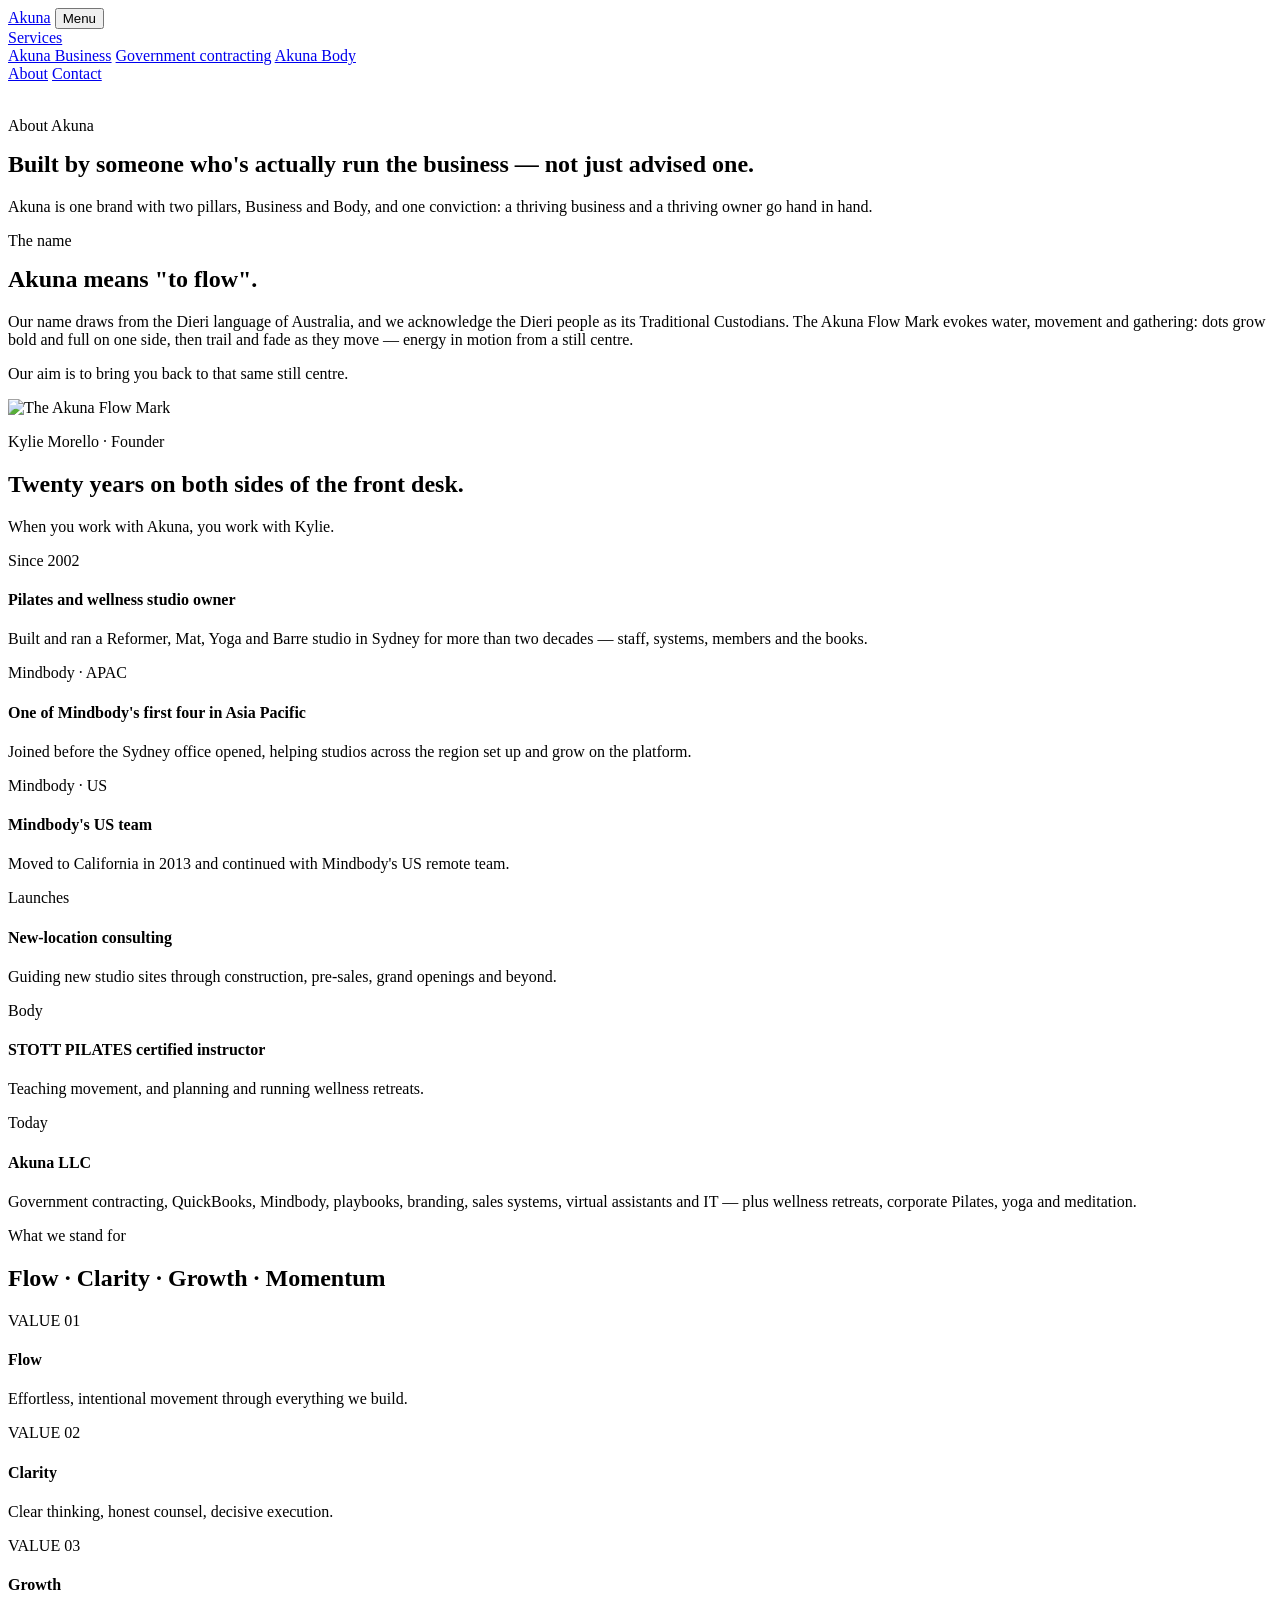
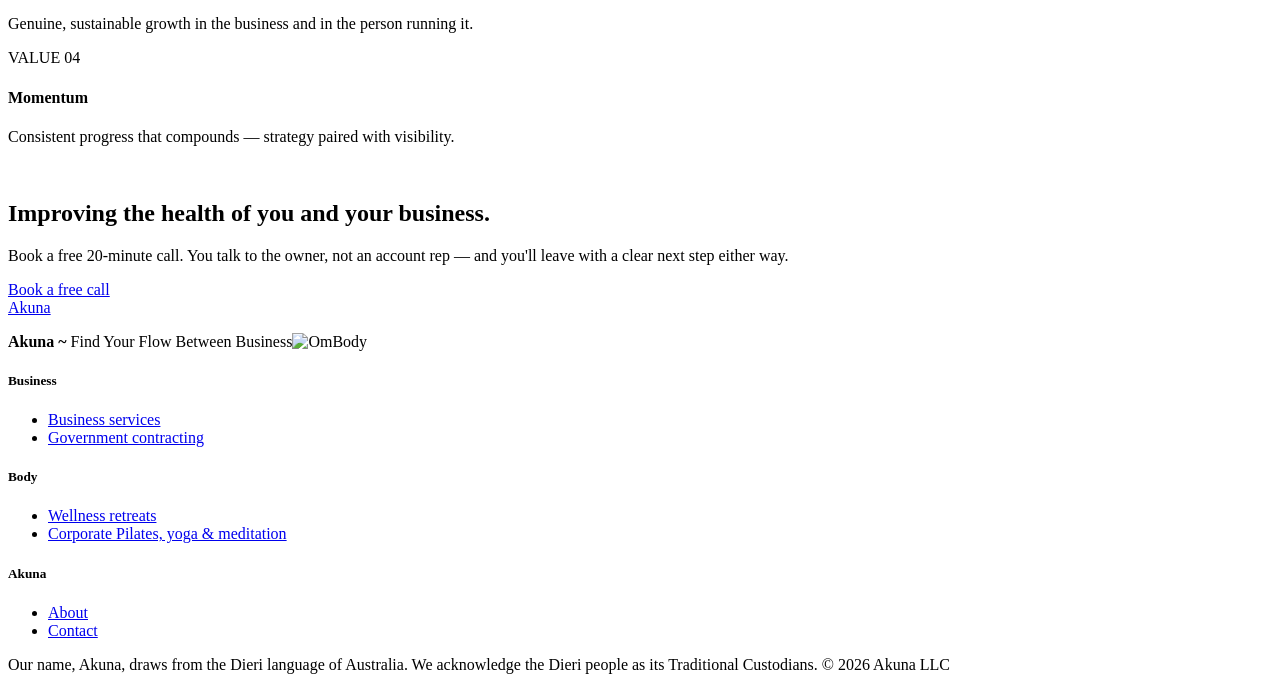
==== about.html @ 6a5f629a "Replace site with new Akuna draft (pages)" ====
<!DOCTYPE html>
<html lang="en">
<head>
<meta charset="utf-8">
<meta name="viewport" content="width=device-width, initial-scale=1">
<title>About Akuna · Kylie Morello</title>
<meta name="description" content="Akuna LLC is led by Kylie Morello: two decades running a Pilates and wellness studio, years on Mindbody's Asia Pacific and US teams, and a STOTT PILATES certified instructor.">
<link rel="icon" type="image/png" href="img/favicon.png">
<link rel="preconnect" href="https://fonts.googleapis.com">
<link rel="preconnect" href="https://fonts.gstatic.com" crossorigin>
<link href="https://fonts.googleapis.com/css2?family=DM+Sans:wght@300;400;500&family=Jost:wght@200;300&display=swap" rel="stylesheet">
<link rel="stylesheet" href="css/akuna.css">
</head>
<body class="">
<header class="site-head">
  <div class="wrap">
    <a class="brand" href="index.html" aria-label="Akuna home"><span>Akuna</span><img src="img/flowmark.png" alt=""></a>
    <button class="menu-btn" aria-expanded="false" aria-controls="nav">Menu</button>
    <nav class="nav" id="nav" aria-label="Main">
      <div class="dd">
        <a href="business.html" class="dd-top">Services</a>
        <div class="dd-menu">
          <a href="business.html">Akuna Business</a>
          <a href="contracting.html">Government contracting</a>
          <a href="body.html">Akuna Body</a>
        </div>
      </div>
      <a href="about.html" aria-current="page">About</a>
      <a href="contact.html">Contact</a>
    </nav>
  </div>
</header>
<main>

<section class="page-hero"><img class="ghost-mark" src="img/flowmark.png" alt="">
  <div class="wrap"><p class="label">About Akuna</p>
  <h1 style="margin-top:16px">Built by someone who's actually run the business — not just advised one.</h1>
  <p class="lede">Akuna is one brand with two pillars, Business and Body, and one conviction: a thriving business and a thriving owner go hand in hand.</p></div>
</section>

<section>
  <div class="wrap split">
    <div>
      <p class="label">The name</p>
      <h2 style="margin-top:14px">Akuna means "to flow".</h2>
      <p style="margin-top:20px">Our name draws from the Dieri language of Australia, and we acknowledge the Dieri people as its Traditional Custodians. The Akuna Flow Mark evokes water, movement and gathering: dots grow bold and full on one side, then trail and fade as they move — energy in motion from a still centre.</p>
      <p>Our aim is to bring you back to that same still centre.</p>
    </div>
    <div><img src="img/flowmark.png" alt="The Akuna Flow Mark" style="width:100%;max-width:520px;margin:0 auto"></div>
  </div>
</section>

<section class="tint">
  <div class="wrap">
    <div class="sec-head"><p class="label">Kylie Morello · Founder</p><h2>Twenty years on both sides of the front desk.</h2>
      <p>When you work with Akuna, you work with Kylie.</p></div>
    <div class="timeline">
      <div class="tl"><span class="k">Since 2002</span><div><h4>Pilates and wellness studio owner</h4><p>Built and ran a Reformer, Mat, Yoga and Barre studio in Sydney for more than two decades — staff, systems, members and the books.</p></div></div>
      <div class="tl"><span class="k">Mindbody · APAC</span><div><h4>One of Mindbody's first four in Asia Pacific</h4><p>Joined before the Sydney office opened, helping studios across the region set up and grow on the platform.</p></div></div>
      <div class="tl"><span class="k">Mindbody · US</span><div><h4>Mindbody's US team</h4><p>Moved to California in 2013 and continued with Mindbody's US remote team.</p></div></div>
      <div class="tl"><span class="k">Launches</span><div><h4>New-location consulting</h4><p>Guiding new studio sites through construction, pre-sales, grand openings and beyond.</p></div></div>
      <div class="tl"><span class="k">Body</span><div><h4>STOTT PILATES certified instructor</h4><p>Teaching movement, and planning and running wellness retreats.</p></div></div>
      <div class="tl"><span class="k">Today</span><div><h4>Akuna LLC</h4><p>Government contracting, QuickBooks, Mindbody, playbooks, branding, sales systems, virtual assistants and IT — plus wellness retreats, corporate Pilates, yoga and meditation.</p></div></div>
    </div>
  </div>
</section>

<section>
  <div class="wrap">
    <div class="sec-head"><p class="label">What we stand for</p><h2>Flow · Clarity · Growth · Momentum</h2></div>
    <div class="values">
      <div class="value"><span class="n">VALUE 01</span><h4>Flow</h4><p>Effortless, intentional movement through everything we build.</p></div>
      <div class="value"><span class="n">VALUE 02</span><h4>Clarity</h4><p>Clear thinking, honest counsel, decisive execution.</p></div>
      <div class="value"><span class="n">VALUE 03</span><h4>Growth</h4><p>Genuine, sustainable growth in the business and in the person running it.</p></div>
      <div class="value"><span class="n">VALUE 04</span><h4>Momentum</h4><p>Consistent progress that compounds — strategy paired with visibility.</p></div>
    </div>
  </div>
</section>
<section class="cta-band"><img class="cm" src="img/flowmark-white.png" alt="">
  <div class="wrap"><h2>Improving the health of you and your business.</h2><p>Book a free 20-minute call. You talk to the owner, not an account rep — and you'll leave with a clear next step either way.</p>
  <div class="btn-row"><a class="btn light" href="contact.html">Book a free call</a></div>
</div></section>
</main>
<footer class="site-foot">
  <div class="wrap">
    <div class="foot-grid">
      <div>
        <a class="brand" href="index.html"><span>Akuna</span><img src="img/flowmark.png" alt=""></a>
        <p class="foot-tag"><b>Akuna ~</b> Find Your Flow Between Business<img class="om" src="img/om.png" alt=" Om ">Body</p>
      </div>
      <div><h5>Business</h5><ul>
        <li><a href="business.html">Business services</a></li>
        <li><a href="contracting.html">Government contracting</a></li></ul></div>
      <div><h5>Body</h5><ul>
        <li><a href="body.html#retreats">Wellness retreats</a></li>
        <li><a href="body.html#classes">Corporate Pilates, yoga &amp; meditation</a></li></ul></div>
      <div><h5>Akuna</h5><ul>
        <li><a href="about.html">About</a></li>
        <li><a href="contact.html">Contact</a></li></ul></div>
    </div>
    <div class="ack">
      <span>Our name, Akuna, draws from the Dieri language of Australia. We acknowledge the Dieri people as its Traditional Custodians.</span>
      <span>© 2026 Akuna LLC</span>
    </div>
  </div>
</footer>
<script>
(function(){var b=document.querySelector('.menu-btn'),n=document.getElementById('nav');
if(b)b.addEventListener('click',function(){var o=n.classList.toggle('open');b.setAttribute('aria-expanded',o)});})();
</script>
</body>
</html>
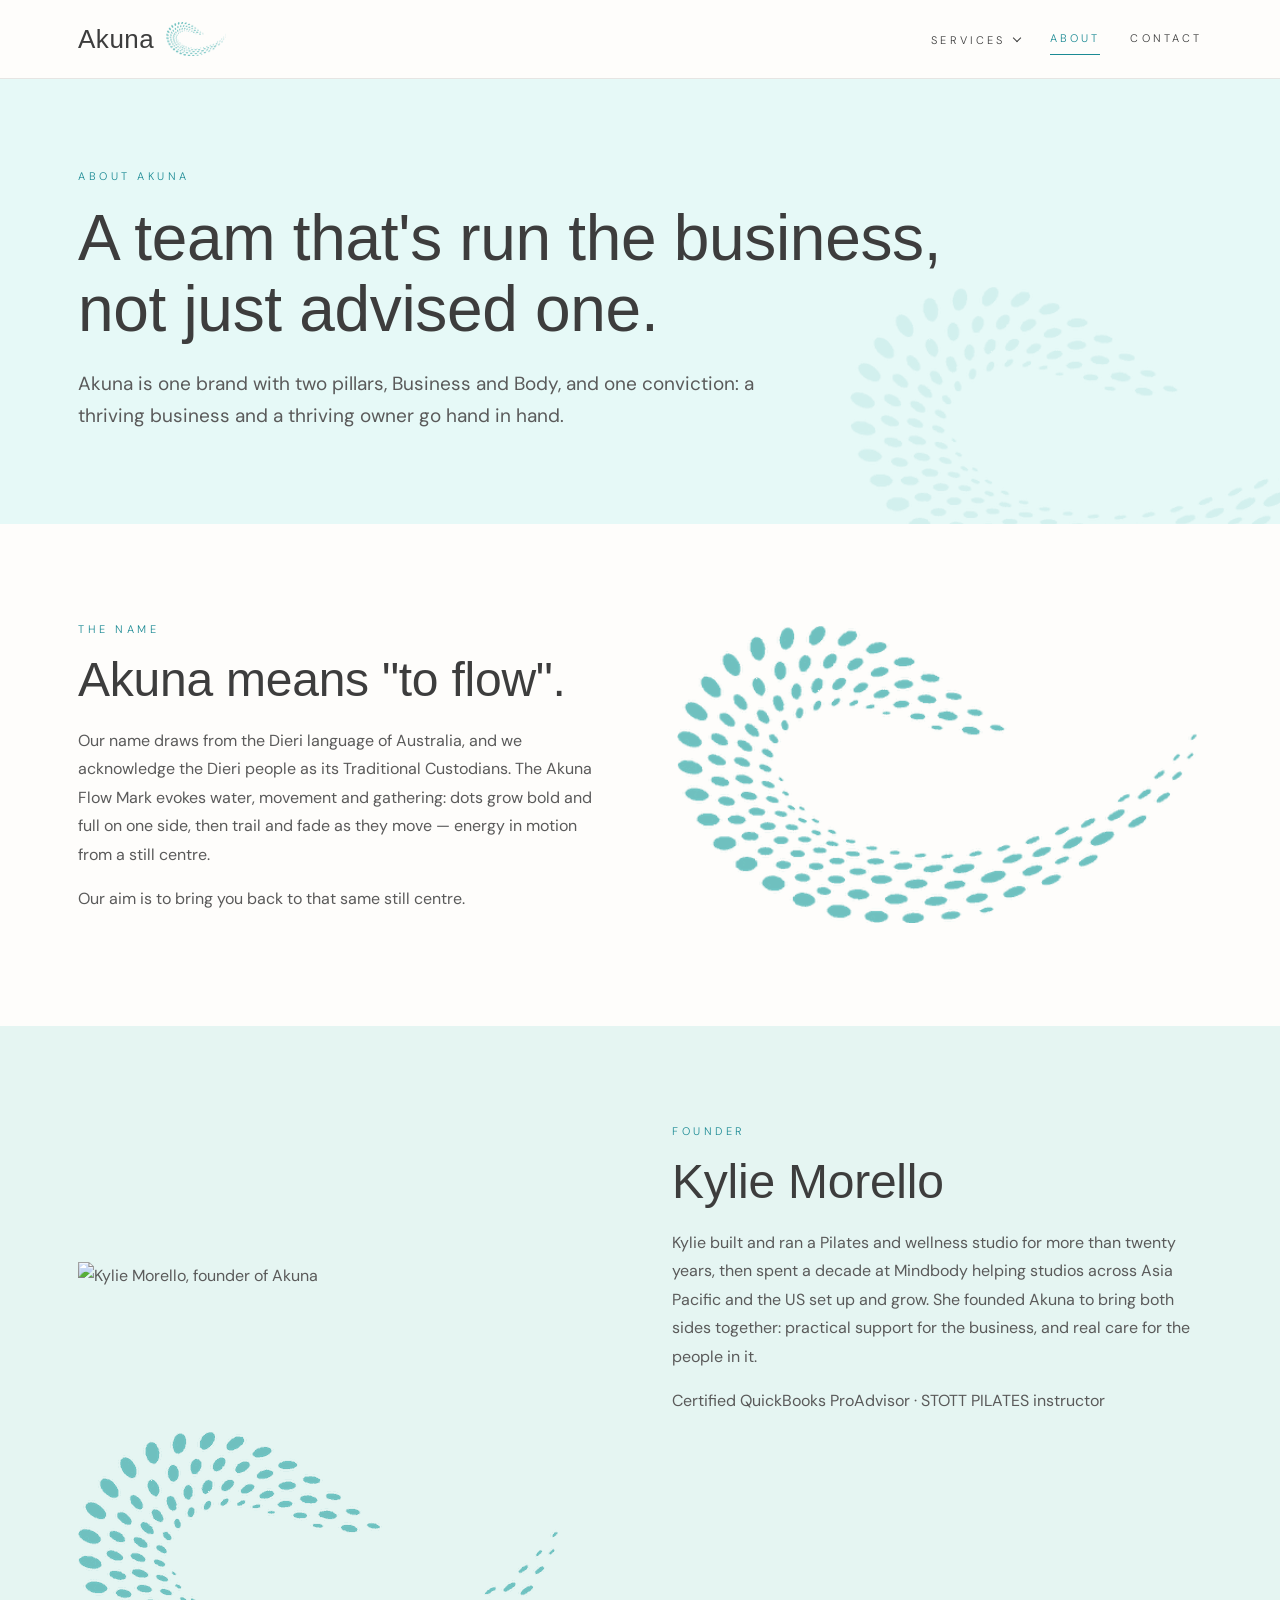
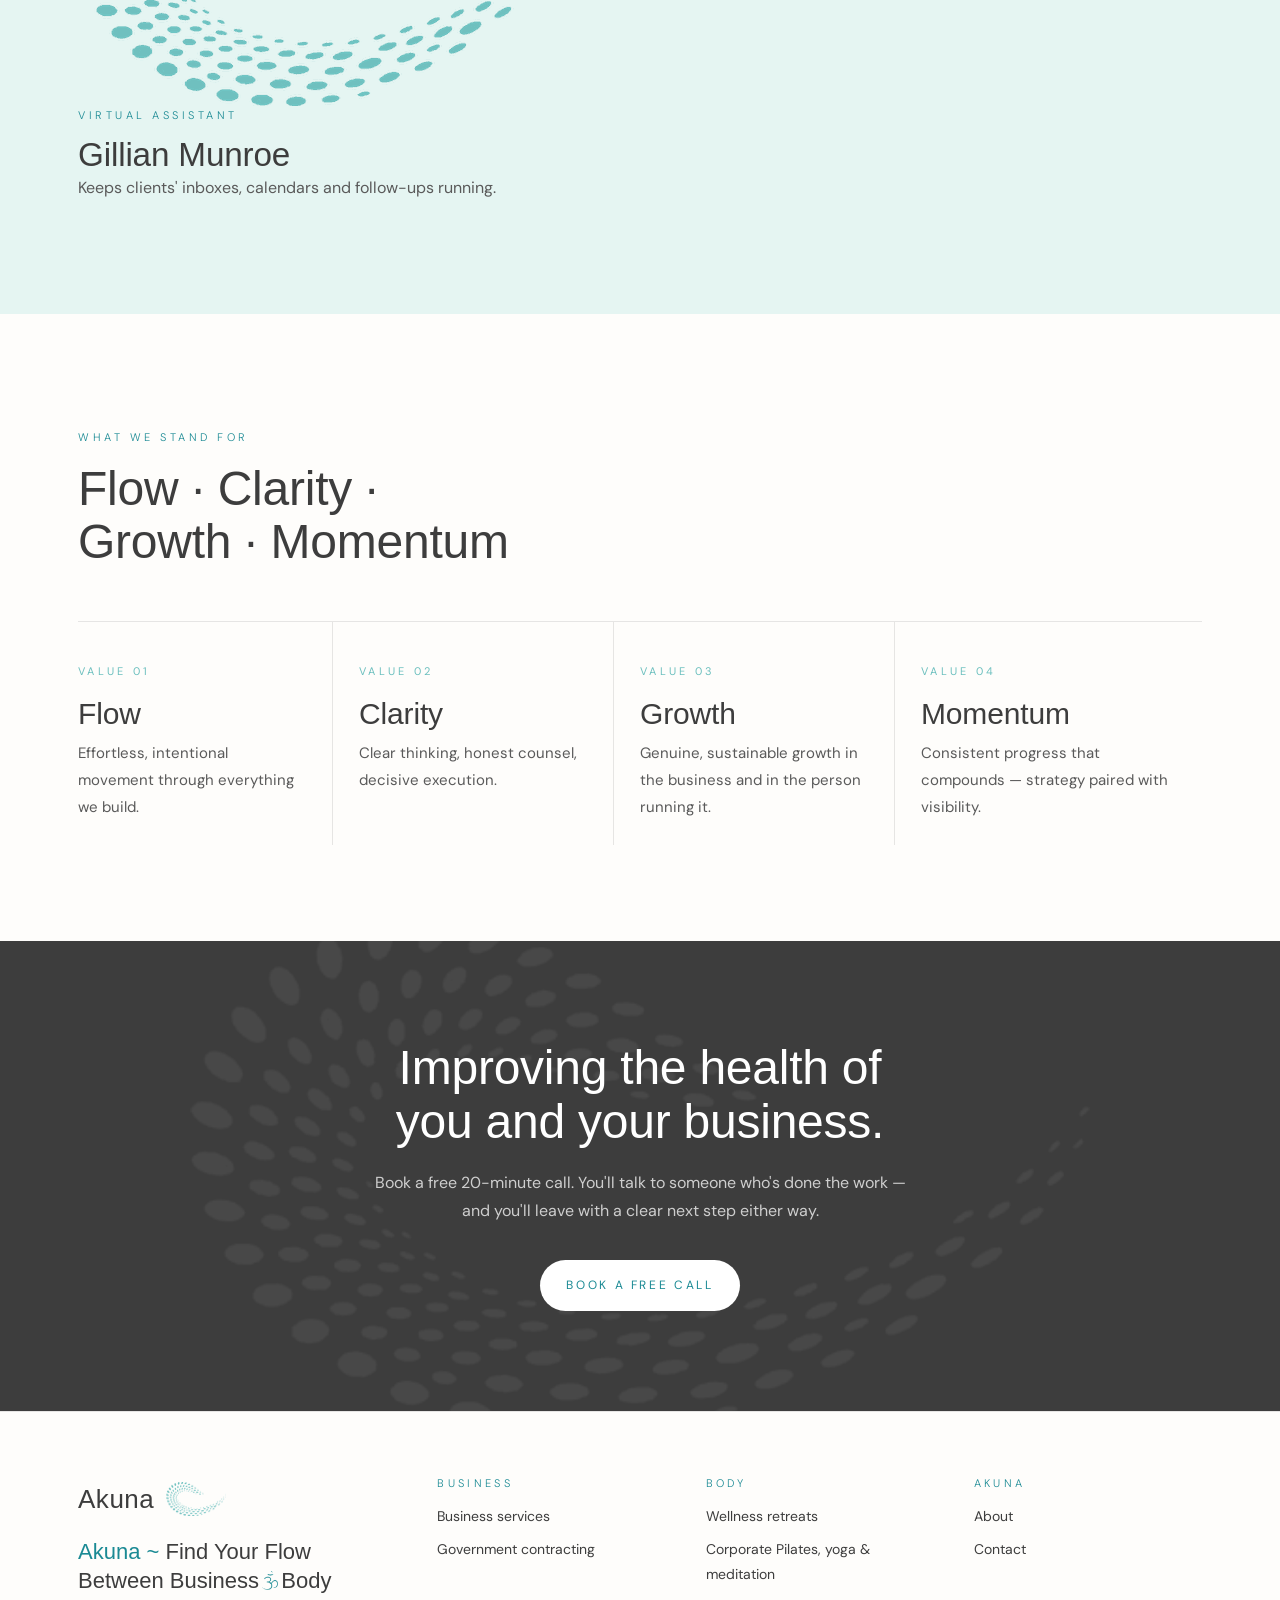
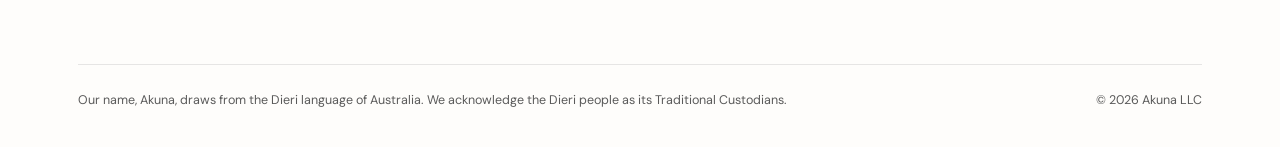
==== commit ecc24bb7: "About: photo, short bio, Gillian; team wording across site" ====
--- a/about.html
+++ b/about.html
@@ -34,7 +34,7 @@
 
 <section class="page-hero"><img class="ghost-mark" src="img/flowmark.png" alt="">
   <div class="wrap"><p class="label">About Akuna</p>
-  <h1 style="margin-top:16px">Built by someone who's actually run the business — not just advised one.</h1>
+  <h1 style="margin-top:16px">A team that's run the business, not just advised one.</h1>
   <p class="lede">Akuna is one brand with two pillars, Business and Body, and one conviction: a thriving business and a thriving owner go hand in hand.</p></div>
 </section>
 
@@ -51,17 +51,18 @@
 </section>
 
 <section class="tint">
-  <div class="wrap">
-    <div class="sec-head"><p class="label">Kylie Morello · Founder</p><h2>Twenty years on both sides of the front desk.</h2>
-      <p>When you work with Akuna, you work with Kylie.</p></div>
-    <div class="timeline">
-      <div class="tl"><span class="k">Since 2002</span><div><h4>Pilates and wellness studio owner</h4><p>Built and ran a Reformer, Mat, Yoga and Barre studio in Sydney for more than two decades — staff, systems, members and the books.</p></div></div>
-      <div class="tl"><span class="k">Mindbody · APAC</span><div><h4>One of Mindbody's first four in Asia Pacific</h4><p>Joined before the Sydney office opened, helping studios across the region set up and grow on the platform.</p></div></div>
-      <div class="tl"><span class="k">Mindbody · US</span><div><h4>Mindbody's US team</h4><p>Moved to California in 2013 and continued with Mindbody's US remote team.</p></div></div>
-      <div class="tl"><span class="k">Launches</span><div><h4>New-location consulting</h4><p>Guiding new studio sites through construction, pre-sales, grand openings and beyond.</p></div></div>
-      <div class="tl"><span class="k">Body</span><div><h4>STOTT PILATES certified instructor</h4><p>Teaching movement, and planning and running wellness retreats.</p></div></div>
-      <div class="tl"><span class="k">Today</span><div><h4>Akuna LLC</h4><p>Government contracting, QuickBooks, Mindbody, playbooks, branding, sales systems, virtual assistants and IT — plus wellness retreats, corporate Pilates, yoga and meditation.</p></div></div>
+  <div class="wrap split bio">
+    <div><img class="bio-photo" src="img/kylie.jpg" alt="Kylie Morello, founder of Akuna"></div>
+    <div>
+      <p class="label">Founder</p>
+      <h2 style="margin-top:14px">Kylie Morello</h2>
+      <p style="margin-top:20px">Kylie built and ran a Pilates and wellness studio for more than twenty years, then spent a decade at Mindbody helping studios across Asia Pacific and the US set up and grow. She founded Akuna to bring both sides together: practical support for the business, and real care for the people in it.</p>
+      <p>Certified QuickBooks ProAdvisor · STOTT PILATES instructor</p>
     </div>
+  </div>
+  <div class="wrap team-row">
+    <div class="team-card"><div class="team-mark"><img src="img/flowmark.png" alt=""></div>
+      <div><p class="label">Virtual Assistant</p><h3 style="margin-top:8px">Gillian Munroe</h3><p>Keeps clients' inboxes, calendars and follow-ups running.</p></div></div>
   </div>
 </section>
 
@@ -77,7 +78,7 @@
   </div>
 </section>
 <section class="cta-band"><img class="cm" src="img/flowmark-white.png" alt="">
-  <div class="wrap"><h2>Improving the health of you and your business.</h2><p>Book a free 20-minute call. You talk to the owner, not an account rep — and you'll leave with a clear next step either way.</p>
+  <div class="wrap"><h2>Improving the health of you and your business.</h2><p>Book a free 20-minute call. You'll talk to someone who's done the work — and you'll leave with a clear next step either way.</p>
   <div class="btn-row"><a class="btn light" href="contact.html">Book a free call</a></div>
 </div></section>
 </main>
--- a/css/akuna.css
+++ b/css/akuna.css
@@ -0,0 +1,314 @@
+/* Akuna LLC — site styles. Built from the 2026 Akuna Brand Identity Guidelines.
+   Display: Neutra Display Thin (licensed) — Jost 200 is the web stand-in. Body/UI: DM Sans. */
+:root{
+  --logo-teal:#6BBFBE;
+  --charcoal:#3D3D3D;
+  --ink-soft:#5A5A5A;
+  --warm-white:#FEFDFB;
+  --seafoam-mist:#E5F5F2;
+  /* Business */
+  --marine:#1B8A94; --mid-teal:#4FB8C0; --seafoam:#8FDDD9; --pale-teal:#E6F9F7;
+  /* Body */
+  --cobalt:#1D6FA5; --azure:#4A9FD1; --sky:#8FCBEA; --pale-sky:#EAF6FC;
+  /* Pillar accent (overridden per page) */
+  --accent:var(--marine); --accent-2:var(--mid-teal); --accent-hi:var(--seafoam); --accent-tint:var(--pale-teal);
+  --display:"Jost","Neutra Display","Futura","Century Gothic",sans-serif;
+  --body:"DM Sans",system-ui,-apple-system,"Segoe UI",sans-serif;
+  --wrap:1180px;
+  --line:rgba(61,61,61,.12);
+}
+.pillar-body{--accent:var(--cobalt);--accent-2:var(--azure);--accent-hi:var(--sky);--accent-tint:var(--pale-sky)}
+*{box-sizing:border-box}
+html{scroll-behavior:smooth}
+@media (prefers-reduced-motion:reduce){html{scroll-behavior:auto}*{animation:none!important;transition:none!important}}
+body{margin:0;background:var(--warm-white);color:var(--ink-soft);font-family:var(--body);font-size:16px;line-height:1.78;-webkit-font-smoothing:antialiased}
+img{max-width:100%;display:block}
+a{color:var(--accent)}
+a:focus-visible,button:focus-visible{outline:2px solid var(--accent);outline-offset:3px}
+.wrap{max-width:var(--wrap);margin:0 auto;padding:0 28px}
+h1,h2,h3,h4{font-family:var(--display);font-weight:200;color:var(--charcoal);line-height:1.12;margin:0;letter-spacing:-.005em;text-wrap:balance}
+h1{font-size:clamp(42px,6.2vw,64px)}
+h2{font-size:clamp(34px,4.4vw,48px)}
+h3{font-size:clamp(26px,2.6vw,36px)}
+h4{font-size:24px}
+p{margin:0 0 1em}
+.label{font-family:var(--body);font-weight:300;font-size:11px;letter-spacing:.32em;text-transform:uppercase;color:var(--accent)}
+.lede{font-size:19px;line-height:1.7;max-width:36em;color:var(--ink-soft)}
+.muted{color:var(--ink-soft)}
+
+/* Header */
+.site-head{position:sticky;top:0;z-index:20;background:rgba(254,253,251,.94);backdrop-filter:saturate(140%) blur(8px);border-bottom:1px solid var(--line)}
+.site-head .wrap{display:flex;align-items:center;justify-content:space-between;gap:24px;height:78px}
+.brand{display:flex;align-items:center;gap:12px;text-decoration:none;color:var(--charcoal)}
+.brand img{height:34px;width:auto}
+.brand span{font-family:var(--display);font-weight:300;font-size:26px;letter-spacing:.02em}
+.nav{display:flex;align-items:center;gap:30px}
+.nav a{font-weight:300;font-size:11px;letter-spacing:.28em;text-transform:uppercase;color:var(--charcoal);text-decoration:none;padding:6px 0;border-bottom:1px solid transparent}
+.nav a:hover,.nav a[aria-current="page"]{border-bottom-color:var(--accent);color:var(--accent)}
+.nav a.btn{border:0;padding:11px 20px;letter-spacing:.2em;white-space:nowrap}
+.dd{position:relative}
+.dd-top::after{content:"";display:inline-block;width:5px;height:5px;border-right:1px solid currentColor;border-bottom:1px solid currentColor;transform:rotate(45deg);margin:0 0 3px 9px}
+.dd-top.on{color:var(--accent);border-bottom-color:var(--accent)}
+.dd-menu{display:none;position:absolute;top:100%;left:-18px;min-width:250px;background:var(--warm-white);border:1px solid var(--line);border-radius:6px;padding:10px 0;box-shadow:0 18px 40px -22px rgba(0,0,0,.25)}
+.dd:hover .dd-menu,.dd:focus-within .dd-menu{display:block}
+.dd-menu a{display:block;padding:10px 18px;border:0!important}
+.dd-menu a:hover{background:var(--seafoam-mist)}
+.menu-btn{display:none;background:none;border:1px solid var(--line);border-radius:999px;padding:9px 16px;font:300 11px var(--body);letter-spacing:.28em;text-transform:uppercase;color:var(--charcoal);cursor:pointer}
+
+/* Buttons */
+.btn{display:inline-flex;align-items:center;gap:10px;padding:15px 26px;border-radius:999px;background:var(--accent);color:#fff!important;text-decoration:none;font-weight:400;font-size:12px;letter-spacing:.22em;text-transform:uppercase;transition:background .2s,transform .2s}
+.btn:hover{background:var(--charcoal);transform:translateY(-1px)}
+.btn.ghost{background:transparent;color:var(--charcoal)!important;border:1px solid var(--charcoal)}
+.btn.ghost:hover{background:var(--charcoal);color:#fff!important}
+.btn.light{background:#fff;color:var(--accent)!important}
+.btn.light:hover{background:var(--charcoal);color:#fff!important}
+.btn-row{display:flex;flex-wrap:wrap;gap:14px;margin-top:34px}
+
+/* Hero */
+.hero{position:relative;overflow:hidden;padding:96px 0 110px;background:linear-gradient(180deg,var(--warm-white) 0%,var(--seafoam-mist) 100%)}
+.hero .wrap{display:block}
+.hero .tagline{max-width:none}
+.hero{padding:84px 0 92px}
+.hero-grid{display:grid;grid-template-columns:1.15fr .85fr;gap:56px;align-items:end}
+.hero-lede{margin:0 0 8px;font-size:21px;line-height:1.6;color:var(--charcoal);border-left:2px solid var(--logo-teal);padding-left:26px}
+@media (max-width:900px){.hero-grid{grid-template-columns:1fr;gap:28px}}
+.tagline{font-family:var(--display);font-weight:200;font-size:clamp(40px,5.6vw,66px);line-height:1.08;color:var(--charcoal)}
+.tagline .ak{color:var(--marine);font-weight:300}
+.foot-tag .om{height:.85em;width:auto;display:inline-block;vertical-align:-.1em;margin:0 .14em 0 .12em}
+.tagline .om{height:.82em;width:auto;display:inline-block;vertical-align:-.1em;margin:0 .14em 0 .12em}
+.tagline .sym{color:var(--logo-teal)}
+.hero-mark{position:relative}
+.hero-mark img{width:100%;max-width:560px;margin-left:auto;animation:drift 14s ease-in-out infinite alternate}
+@keyframes drift{from{transform:translateX(0) rotate(0)}to{transform:translateX(-14px) rotate(-2deg)}}
+
+/* Page hero (inner pages) */
+.page-hero{padding:88px 0 72px;background:var(--accent-tint);position:relative;overflow:hidden}
+.page-hero h1{max-width:15em}
+.page-hero .lede{margin-top:22px}
+.page-hero .ghost-mark{position:absolute;right:-90px;bottom:-60px;width:520px;opacity:.16;pointer-events:none}
+
+.hero-split{display:grid;grid-template-columns:1.1fr .9fr;gap:48px;align-items:center}
+@media (max-width:1000px){.hero-split{grid-template-columns:1fr}}
+
+.subnav{position:sticky;top:78px;z-index:15;background:rgba(254,253,251,.96);border-bottom:1px solid var(--line);overflow-x:auto}
+.subnav .wrap{display:flex;gap:26px;height:52px;align-items:center;white-space:nowrap}
+.subnav a{font-weight:300;font-size:11px;letter-spacing:.22em;text-transform:uppercase;color:var(--charcoal);text-decoration:none}
+.subnav a:hover{color:var(--accent)}
+.stats{display:grid;grid-template-columns:repeat(4,1fr);gap:22px;border-top:1px solid var(--line)}
+.stats>div{padding-top:24px;display:flex;flex-direction:column;gap:8px;font-size:15px}
+.stats .big{font-family:var(--display);font-weight:200;font-size:58px;line-height:1;color:var(--accent)}
+@media (max-width:820px){.stats{grid-template-columns:1fr 1fr}}
+section[id]{scroll-margin-top:140px}
+
+/* Sections */
+section{padding:96px 0}
+.sec-head{max-width:720px;margin-bottom:52px}
+.sec-head h2{margin-top:14px}
+.sec-head p{margin-top:18px}
+.tint{background:var(--seafoam-mist)}
+.tint-accent{background:var(--accent-tint)}
+.rule{border-top:1px solid var(--line)}
+
+/* Who we serve */
+.serve{display:grid;grid-template-columns:1fr 1fr;gap:64px;align-items:center}
+.serve blockquote{margin:0;font-family:var(--display);font-weight:200;font-size:clamp(28px,3vw,38px);line-height:1.25;color:var(--charcoal)}
+.hats{display:flex;flex-wrap:wrap;gap:10px;margin-top:26px}
+.hats span{border:1px solid var(--line);border-radius:999px;padding:7px 16px;font-size:13px;color:var(--charcoal);background:#fff}
+
+/* Pillars */
+.pillars{display:grid;grid-template-columns:1fr 1fr;gap:28px}
+.pillar{position:relative;overflow:hidden;border-radius:6px;padding:52px 46px 46px;color:#fff;min-height:440px;display:flex;flex-direction:column;text-decoration:none;transition:transform .3s}
+.pillar:hover{transform:translateY(-4px)}
+.pillar.biz{background:var(--marine)}
+.pillar.bod{background:var(--cobalt)}
+.pillar .pmark{width:150px;opacity:.95}
+.pillar .pname{font-family:var(--display);font-weight:200;font-size:44px;line-height:1;margin-top:28px;color:#fff}
+.pillar .pspaced{font-weight:300;font-size:11px;letter-spacing:.6em;margin-top:10px;opacity:.85}
+.pillar p{margin-top:22px;color:rgba(255,255,255,.88);max-width:30em}
+.pillar ul{list-style:none;padding:0;margin:auto 0 0;display:flex;flex-wrap:wrap;gap:8px}
+.pillar li{font-size:12.5px;padding:6px 13px;border:1px solid rgba(255,255,255,.4);border-radius:999px}
+.pillar .go{position:absolute;top:44px;right:44px;font-size:11px;letter-spacing:.28em;text-transform:uppercase;opacity:.8}
+.pillar .bg-words{position:absolute;right:-6px;bottom:84px;text-align:right;font-family:var(--display);font-weight:200;line-height:.95;opacity:.13;pointer-events:none;text-transform:uppercase}
+
+/* Values */
+.values{display:grid;grid-template-columns:repeat(4,1fr);border-top:1px solid var(--line)}
+.value{padding:34px 26px 10px 0;border-right:1px solid var(--line);margin-right:26px}
+.value:last-child{border-right:0;margin-right:0}
+.value .n{font-size:11px;letter-spacing:.3em;color:var(--logo-teal)}
+.value h4{margin:12px 0 10px;font-size:30px}
+.value p{font-size:15px}
+
+/* Type pattern banner */
+.typebanner{position:relative;background:var(--accent);color:#fff;overflow:hidden;padding:0}
+.typebanner .wrap{display:grid;grid-template-columns:1fr 1.2fr;min-height:420px;align-items:stretch}
+.typebanner .tb-copy{padding:72px 0;display:flex;flex-direction:column;justify-content:center;position:relative}
+.typebanner .tb-copy .vert{position:absolute;left:-46px;top:50%;transform:translateY(-50%) rotate(180deg);writing-mode:vertical-rl;font-size:10px;letter-spacing:.5em;opacity:.6}
+.typebanner .kicker{font-family:var(--display);font-weight:200;font-size:28px;color:rgba(255,255,255,.85)}
+.typebanner .big{font-family:var(--display);font-weight:200;font-size:clamp(70px,10vw,132px);line-height:.92;letter-spacing:.02em;color:#fff;display:flex;align-items:center}
+.typebanner .big svg{height:.72em;width:auto;margin:0 .02em}
+.stack{display:flex;flex-direction:column;align-items:flex-end;justify-content:flex-end;padding:40px 0 34px;text-transform:uppercase;font-family:var(--display);font-weight:200;line-height:.96;color:rgba(255,255,255,.9);text-align:right}
+.stack span{display:block;margin-top:8px}
+.stack .s1{font-size:13px;opacity:.45;letter-spacing:.3em}
+.stack .s2{font-size:20px;opacity:.55;letter-spacing:.18em}
+.stack .s3{font-size:32px;opacity:.7}
+.stack .s4{font-size:52px;opacity:.85}
+.stack .s5{font-size:clamp(70px,8.5vw,108px);opacity:1}
+
+/* Cards */
+.cards{display:grid;grid-template-columns:repeat(3,1fr);gap:22px}
+.cards.four{grid-template-columns:repeat(4,1fr)}
+.cards.two{grid-template-columns:repeat(2,1fr)}
+.card{background:#fff;border:1px solid var(--line);border-radius:6px;padding:32px 28px;display:flex;flex-direction:column;gap:10px;transition:border-color .2s,transform .2s}
+.card:hover{border-color:var(--accent-2);transform:translateY(-2px)}
+.card .ico{width:42px;height:42px;border-radius:50%;background:var(--accent-tint);display:grid;place-items:center;color:var(--accent);margin-bottom:8px}
+.card .ico svg{width:20px;height:20px}
+.card h4{font-size:26px}
+.card p{font-size:15px;margin:0}
+.card .tag{font-size:10.5px;letter-spacing:.28em;text-transform:uppercase;color:var(--accent)}
+a.card{text-decoration:none;color:inherit}
+.card .more{margin-top:auto;padding-top:14px;font-size:11px;letter-spacing:.26em;text-transform:uppercase;color:var(--accent)}
+
+/* Problems */
+.problems{display:grid;grid-template-columns:repeat(3,1fr);gap:22px}
+.problem{border-top:2px solid var(--accent);padding-top:22px}
+.problem h4{font-size:25px;margin-bottom:12px}
+.problem p{font-size:15px}
+
+/* Flow steps */
+.flow{display:grid;grid-template-columns:repeat(4,1fr);gap:0;counter-reset:s;position:relative}
+.flow::before{content:"";position:absolute;left:0;right:0;top:22px;height:1px;background:repeating-linear-gradient(90deg,var(--accent-2) 0 6px,transparent 6px 14px)}
+.step{position:relative;padding-right:24px}
+.step .dot{width:44px;height:44px;border-radius:50%;background:var(--warm-white);border:1px solid var(--accent-2);display:grid;place-items:center;font-size:12px;letter-spacing:.1em;color:var(--accent);position:relative}
+.tint .step .dot,.tint-accent .step .dot{background:var(--accent-tint)}
+.step .tag{margin-top:22px;font-size:10.5px;letter-spacing:.3em;text-transform:uppercase;color:var(--accent)}
+.step h4{font-size:25px;margin:8px 0 8px}
+.step p{font-size:15px}
+
+/* Pricing */
+.prices{display:grid;grid-template-columns:repeat(4,1fr);gap:18px;align-items:stretch}
+.price{background:#fff;border:1px solid var(--line);border-radius:6px;padding:30px 26px;display:flex;flex-direction:column;position:relative}
+.price .flowbar{height:4px;border-radius:2px;background:var(--accent-hi);margin-bottom:22px}
+.price:nth-child(2) .flowbar{background:var(--mid-teal)}
+.price:nth-child(3) .flowbar{background:var(--marine)}
+.price:nth-child(4) .flowbar{background:var(--charcoal)}
+.price h4{font-size:32px}
+.price .amt{font-family:var(--display);font-weight:200;font-size:44px;color:var(--charcoal);margin:14px 0 2px;line-height:1}
+.price .amt small{font-family:var(--body);font-size:13px;color:var(--ink-soft)}
+.price .pitch{font-size:15px;color:var(--charcoal);margin:12px 0 18px;min-height:3.4em}
+.price ul{list-style:none;padding:0;margin:0 0 24px;font-size:14.5px}
+.price li{padding:8px 0 8px 22px;border-top:1px solid var(--line);position:relative}
+.price li::before{content:"";position:absolute;left:2px;top:17px;width:8px;height:5px;border-radius:50%;background:var(--logo-teal)}
+.price .btn{margin-top:auto;justify-content:center}
+.price.featured{border:1px solid var(--marine);box-shadow:0 18px 40px -24px rgba(27,138,148,.55)}
+.price .badge{position:absolute;top:-11px;left:26px;background:var(--marine);color:#fff;font-size:10px;letter-spacing:.24em;text-transform:uppercase;padding:4px 10px;border-radius:999px}
+.fine{font-size:13.5px;color:var(--ink-soft);margin-top:22px}
+
+/* SOP list */
+.sops{border-top:1px solid var(--line)}
+.sop{display:grid;grid-template-columns:1fr auto;gap:24px;align-items:baseline;padding:24px 0;border-bottom:1px solid var(--line)}
+.sop h4{font-size:26px}
+.sop p{margin:6px 0 0;font-size:15px}
+.sop .p{font-family:var(--display);font-weight:200;font-size:34px;color:var(--charcoal)}
+
+/* Split */
+.split{display:grid;grid-template-columns:1fr 1fr;gap:64px;align-items:center}
+.panel{border-radius:6px;background:var(--accent);color:#fff;padding:48px;position:relative;overflow:hidden;min-height:340px;display:flex;flex-direction:column;justify-content:flex-end}
+.panel .pm{position:absolute;top:-30px;right:-60px;width:360px;opacity:.28}
+.panel .q{font-family:var(--display);font-weight:200;font-size:34px;line-height:1.2;position:relative}
+.checks{list-style:none;padding:0;margin:26px 0 0}
+.checks li{padding:14px 0 14px 34px;border-top:1px solid var(--line);position:relative;color:var(--charcoal)}
+.checks li::before{content:"";position:absolute;left:4px;top:24px;width:12px;height:7px;border-radius:50%;background:var(--accent)}
+
+/* Timeline (about) */
+.timeline{border-top:1px solid var(--line)}
+.tl{display:grid;grid-template-columns:200px 1fr;gap:28px;padding:26px 0;border-bottom:1px solid var(--line)}
+.tl .k{font-size:11px;letter-spacing:.3em;text-transform:uppercase;color:var(--accent);padding-top:6px}
+.tl h4{font-size:26px;margin-bottom:6px}
+.tl p{margin:0;font-size:15.5px}
+
+/* Data sheet (contracting) */
+.sheet{background:#fff;border:1px solid var(--line);border-radius:6px;overflow-x:auto}
+.sheet table{width:100%;border-collapse:collapse;font-size:15px;min-width:560px}
+.sheet th,.sheet td{text-align:left;padding:15px 22px;border-bottom:1px solid var(--line);vertical-align:top}
+.sheet th{width:220px;font-weight:300;font-size:11px;letter-spacing:.26em;text-transform:uppercase;color:var(--accent)}
+.sheet tr:last-child th,.sheet tr:last-child td{border-bottom:0}
+.sheet td{color:var(--charcoal)}
+.naics{list-style:none;margin:0;padding:0;display:grid;grid-template-columns:1fr 1fr;gap:4px 28px}
+.naics b{font-weight:500;color:var(--marine);margin-right:8px;font-variant-numeric:tabular-nums}
+.todo{background:#FFF4D6;color:#7a5a00;padding:2px 8px;border-radius:3px;font-size:13px}
+.runsheet{background:#fff;border:1px solid var(--line);border-radius:6px;padding:28px 30px}
+.runsheet .rs-head{display:flex;justify-content:space-between;align-items:baseline;border-bottom:1px dashed var(--line);padding-bottom:14px;margin-bottom:6px}
+.runsheet .rs-head h4{font-size:24px}
+.runsheet .rs-head span{font-size:11px;letter-spacing:.2em;text-transform:uppercase;color:var(--ink-soft)}
+.runsheet ol{list-style:none;margin:0;padding:0}
+.runsheet li{display:grid;grid-template-columns:64px 1fr;gap:14px;padding:12px 0;border-bottom:1px solid var(--line);font-size:15px;color:var(--charcoal)}
+.runsheet li:last-child{border-bottom:0}
+.runsheet time{color:var(--accent);font-variant-numeric:tabular-nums}
+.runsheet small{display:block;color:var(--ink-soft);font-size:13px}
+
+/* Contact */
+.contact-grid>*{min-width:0}
+.contact-grid{display:grid;grid-template-columns:1.1fr .9fr;gap:56px;align-items:start}
+.cinfo{border-top:1px solid var(--line)}
+.cinfo div{display:grid;grid-template-columns:130px 1fr;gap:18px;padding:20px 0;border-bottom:1px solid var(--line)}
+.cinfo dt{font-size:11px;letter-spacing:.28em;text-transform:uppercase;color:var(--accent);padding-top:5px}
+.cinfo dd{margin:0;font-size:18px;color:var(--charcoal)}
+.cinfo a{color:var(--charcoal)}
+form.enquiry{background:#fff;border:1px solid var(--line);border-radius:6px;padding:34px;display:grid;gap:16px}
+form.enquiry label{display:grid;gap:6px;font-size:11px;letter-spacing:.24em;text-transform:uppercase;color:var(--charcoal)}
+form.enquiry input,form.enquiry select,form.enquiry textarea{width:100%;min-width:0;max-width:100%;font:16px var(--body);color:var(--charcoal);border:1px solid var(--line);border-radius:4px;padding:12px 14px;background:var(--warm-white);letter-spacing:0;text-transform:none}
+form.enquiry textarea{min-height:120px;resize:vertical}
+form.enquiry .note{font-size:13px;color:var(--ink-soft);text-transform:none;letter-spacing:0}
+form.enquiry .ok{display:none;background:var(--pale-teal);color:var(--marine);border-radius:4px;padding:14px 16px;font-size:14.5px}
+
+/* CTA band */
+.cta-band{background:var(--charcoal);color:#fff;text-align:center;padding:100px 0;position:relative;overflow:hidden}
+.cta-band h2{color:#fff;max-width:16em;margin:0 auto}
+.cta-band p{color:rgba(255,255,255,.75);max-width:34em;margin:20px auto 0}
+.cta-band .btn-row{justify-content:center}
+.cta-band .cm{position:absolute;left:50%;top:50%;width:900px;transform:translate(-50%,-50%);opacity:.06;pointer-events:none}
+
+/* Footer */
+.site-foot{background:var(--warm-white);border-top:1px solid var(--line);padding:64px 0 36px;font-size:14px}
+.foot-grid{display:grid;grid-template-columns:1.4fr 1fr 1fr 1fr;gap:40px}
+.foot-grid h5{font:300 11px var(--body);letter-spacing:.3em;text-transform:uppercase;color:var(--accent);margin:0 0 14px}
+.foot-grid ul{list-style:none;padding:0;margin:0;display:grid;gap:8px}
+.foot-grid a{color:var(--charcoal);text-decoration:none}
+.foot-grid a:hover{color:var(--accent)}
+.foot-tag{font-family:var(--display);font-weight:200;font-size:22px;color:var(--charcoal);margin-top:16px;line-height:1.3}
+.foot-tag b{font-weight:300;color:var(--marine)}
+.ack{margin-top:46px;padding-top:24px;border-top:1px solid var(--line);display:flex;justify-content:space-between;gap:24px;flex-wrap:wrap;font-size:12.5px;color:var(--ink-soft)}
+
+/* Responsive */
+@media (max-width:1000px){
+  .hero .wrap,.serve,.split,.contact-grid,.typebanner .wrap{grid-template-columns:1fr}
+  .hero-mark img{max-width:420px;margin:0 auto}
+  .cards,.cards.four,.prices{grid-template-columns:1fr 1fr}
+  .values{grid-template-columns:1fr 1fr}
+  .value:nth-child(2){border-right:0;margin-right:0}
+  .flow{grid-template-columns:1fr 1fr;row-gap:36px}
+  .flow::before{display:none}
+  .foot-grid{grid-template-columns:1fr 1fr}
+  .stack{align-items:flex-start;text-align:left;padding-top:0}
+  .typebanner .tb-copy .vert{display:none}
+}
+@media (max-width:820px){
+  .nav{display:none;position:absolute;top:78px;left:0;right:0;background:var(--warm-white);flex-direction:column;align-items:flex-start;padding:18px 28px 28px;border-bottom:1px solid var(--line);gap:16px}
+  .nav.open{display:flex}
+  .menu-btn{display:block}
+  .dd-menu{display:block;position:static;border:0;box-shadow:none;padding:4px 0 0 14px;background:none;min-width:0}
+  .dd-menu a{padding:8px 0}
+  .dd-top::after{display:none}
+  .pillars,.problems,.cards.two{grid-template-columns:1fr}
+}
+@media (max-width:600px){
+  section{padding:70px 0}
+  .hero{padding:64px 0 80px}
+  .cards,.cards.four,.prices,.values,.flow{grid-template-columns:1fr}
+  .value{border-right:0;margin-right:0}
+  .pillar{padding:40px 30px;min-height:400px}
+  .tl,.cinfo div{grid-template-columns:1fr;gap:4px}
+  .naics{grid-template-columns:1fr}
+  .foot-grid{grid-template-columns:1fr}
+  .sop{grid-template-columns:1fr}
+}
